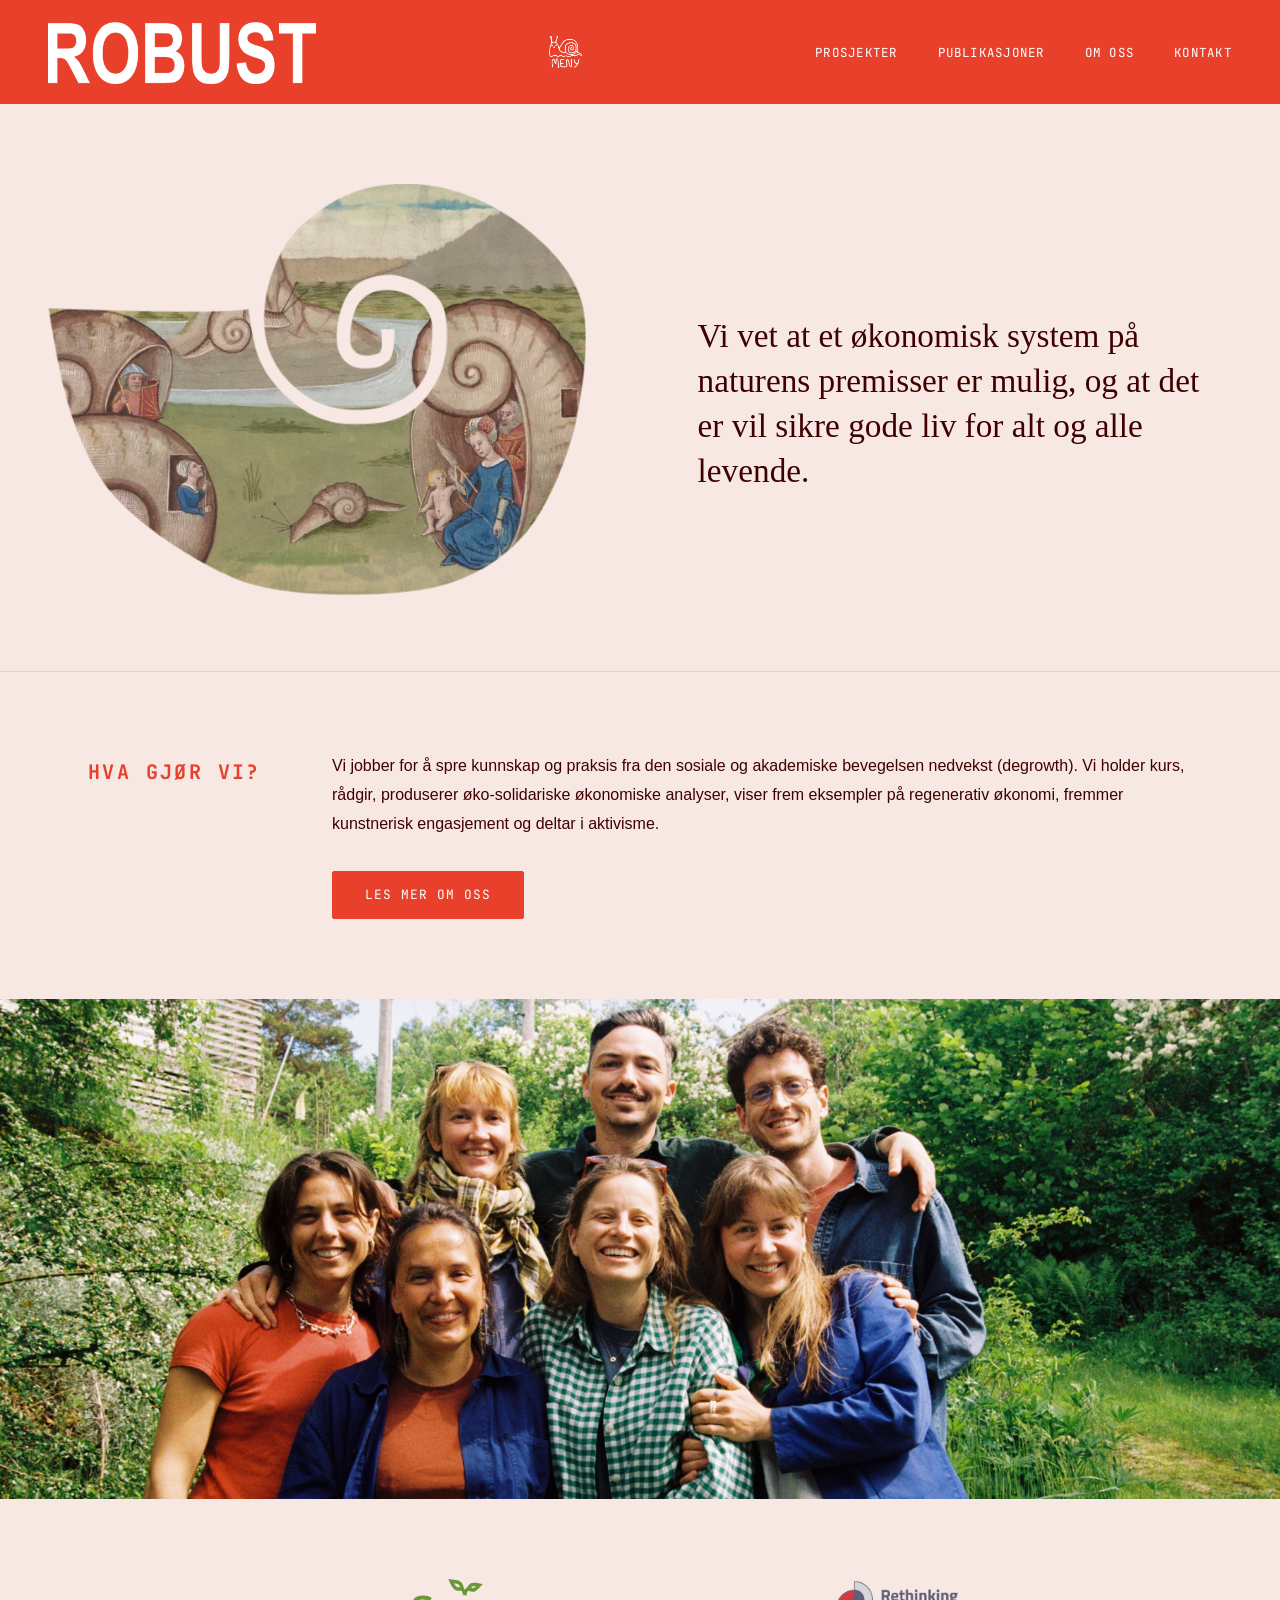
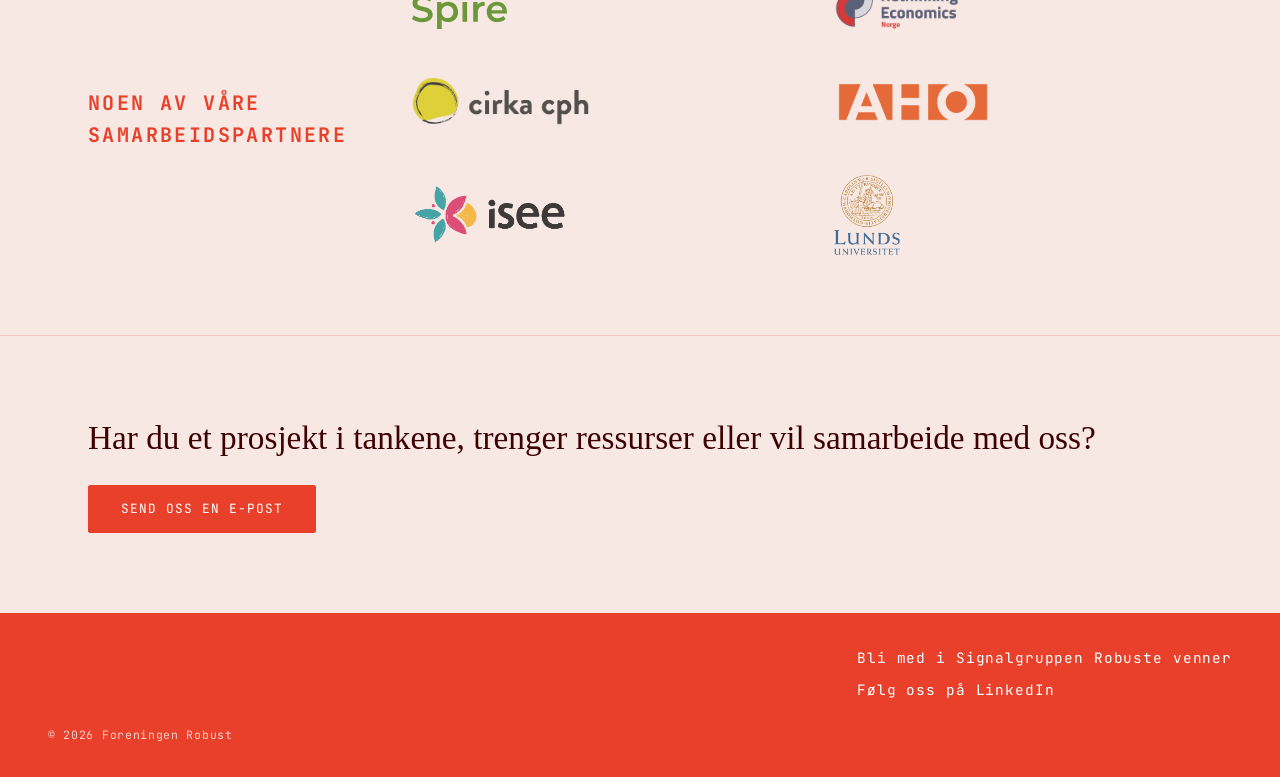
==== index.html @ 88337f0c "Replace meny.png with snailmeny.png in mobile menu" ====
<!DOCTYPE html>
<html lang="no">
<head>
  <meta charset="UTF-8">
  <meta name="viewport" content="width=device-width, initial-scale=1.0">
  <title>Robust — Foreningen for nedvekst og bærekraftig økonomi</title>
  <meta name="description" content="Foreningen Robust jobber for et økonomisk system som opererer innenfor naturens tålegrenser og sikrer gode liv for alt og alle levende.">
  <link rel="icon" href="fav.png" type="image/png">
  <link rel="stylesheet" href="style.css">
</head>
<body>

  <nav>
    <a class="nav-logo" href="index.html">
      <img src="logo red 1.png" alt="Robust" class="logo-red"><img src="logohvit.png" alt="Robust" class="logo-white">
    </a>
    <button class="nav-burger" aria-label="Meny" onclick="this.closest('nav').classList.toggle('nav-open')"><img src="snailmeny.png" alt="Meny"></button>
    <ul class="nav-links" onclick="this.closest('nav').classList.remove('nav-open')">
      <li><a href="prosjekter.html">Prosjekter</a></li>
      <li><a href="publikasjoner.html">Publikasjoner</a></li>
      <li><a href="om-oss.html">Om oss</a></li>
      <li><a href="kontakt.html">Kontakt</a></li>
    </ul>
  </nav>

  <main>

    <!-- HERO -->
    <section class="hero">
      <div class="hero-inner">
        <div class="hero-images">
          <div class="hero-img-wrap">
            <img src="mask.png" alt="Middelaldermaleri av sneglehus">
            <div class="hero-img-caption">Sneglehuset er perfekt konstruert for at sneglen skal kunne bære det selv. Til inspirasjon for menneskeheten har det blitt selve symbolet på nedvekst. (Snail Homes, Robert Testard, Les secretz de l'histoire naturelle, ca. 1485)</div>
          </div>
        </div>
        <div class="hero-text">
          <h1>Vi vet at et økonomisk system på naturens premisser er mulig, og at det er vil sikre gode liv for alt og alle levende.</h1>
        </div>
      </div>
    </section>

    <!-- HVA ER VI -->
    <section class="section">
      <div class="container">
        <div class="hva-inner">
          <span class="section-label">Hva gjør vi?</span>
          <div class="hva-content">
            <p>Vi jobber for å spre kunnskap og praksis fra den sosiale og akademiske bevegelsen nedvekst (degrowth). Vi holder kurs, rådgir, produserer øko-solidariske økonomiske analyser, viser frem eksempler på regenerativ økonomi, fremmer kunstnerisk engasjement og deltar i aktivisme.</p>
            <a href="om-oss.html" class="btn btn-primary" style="display:inline-block; margin-top: 0.5rem;">Les mer om oss</a>
          </div>
        </div>
      </div>
    </section>

    <!-- STORT BILDE -->
    <section class="fullwidth-image-section">
      <img src="gjengen.JPG" alt="" class="fullwidth-image">
    </section>

    <!-- SAMARBEIDSPARTNERE -->
    <section class="section" style="border-top: none;">
      <div class="container">
        <div class="partners-inner">
          <span class="section-label">Noen av våre<br>samarbeidspartnere</span>
          <div class="partner-logos">
            <img src="spire-gronn.svg" alt="Spire" class="partner-logo-img">
            <img src="RE+Norway+Full+Logo+VECTOR.webp" alt="Rethinking Economics Norge" class="partner-logo-img">
            <img src="CirkaLogo_tekst-1.gif" alt="cirka cph" class="partner-logo-img">
            <img src="Logo-AHO_Oslo.svg.png" alt="AHO" class="partner-logo-img">
            <img src="377c86e2-abd1-4691-8fc6-33c4a63afb9b.png" alt="isee" class="partner-logo-img" style="height: 80px;">
            <img src="Logotyp_Lunds_universitet_(vit).png" alt="Lunds Universitet" class="partner-logo-img" style="height: 80px;">
          </div>
        </div>
      </div>
    </section>

    <!-- CTA -->
    <section class="section cta">
      <div class="container">
        <p class="cta-lead">Har du et prosjekt i tankene, trenger ressurser eller vil samarbeide med oss?</p>
        <div class="cta-buttons">
          <a href="mailto:robustcollective@proton.me" target="_blank" class="btn btn-primary">Send oss en e-post</a>
        </div>
      </div>
    </section>

  </main>

  <footer>
    <div class="footer-inner"><div class="footer-top">
      <div class="footer-logo">
        <img src="logo red 1.png" alt="Robust" class="logo-red"><img src="logohvit.png" alt="Robust" class="logo-white">
      </div>
      <ul class="footer-links">
        <li><a href="https://signal.group/#CjQKIJ4SSeZuH4mq6cdh6GIRqtKeZezn3TrAsWxn2lEzFUPNEhBRmpAcNc6Ocf1e-8gr5O7P" target="_blank" rel="noopener">Bli med i Signalgruppen Robuste venner</a></li>
        <li><a href="https://www.linkedin.com/company/foreningen-robust/?viewAsMember=true" target="_blank" rel="noopener">Følg oss på LinkedIn</a></li>
      </ul>
    </div>
      <span class="footer-copy">© 2026 Foreningen Robust</span>
    </div>
  </footer>

<script>
  const wrap = document.querySelector('.hero-img-wrap');
  const caption = document.querySelector('.hero-img-caption');

  wrap.addEventListener('mouseenter', () => caption.style.opacity = '1');
  wrap.addEventListener('mouseleave', () => caption.style.opacity = '0');
  wrap.addEventListener('mousemove', (e) => {
    const offset = 16;
    const boxW = caption.offsetWidth;
    const boxH = caption.offsetHeight;
    let x = e.clientX + offset;
    let y = e.clientY + offset;
    if (x + boxW > window.innerWidth) x = e.clientX - boxW - offset;
    if (y + boxH > window.innerHeight) y = e.clientY - boxH - offset;
    if (x < 5) x = 5;
    if (y < 5) y = 5;
    caption.style.left = x + 'px';
    caption.style.top = y + 'px';
  });

  wrap.addEventListener('click', (e) => {
    const offset = 16;
    const boxW = caption.offsetWidth;
    const boxH = caption.offsetHeight;
    let x = e.clientX + offset;
    let y = e.clientY + offset;
    if (x + boxW > window.innerWidth) x = e.clientX - boxW - offset;
    if (y + boxH > window.innerHeight) y = e.clientY - boxH - offset;
    if (x < 5) x = 5;
    if (y < 5) y = 5;
    caption.style.left = x + 'px';
    caption.style.top = y + 'px';
    caption.style.opacity = '1';
    e.stopPropagation();
  });

  document.addEventListener('click', () => {
    caption.style.opacity = '0';
  });
</script>
</body>
</html>
---- style.css ----
@import url('https://fonts.googleapis.com/css2?family=JetBrains+Mono:ital,wght@0,400;0,500;0,700;1,400&family=Averia+Serif+Libre:ital,wght@0,300;0,400;0,700;1,400&display=swap');

*, *::before, *::after {
  box-sizing: border-box;
  margin: 0;
  padding: 0;
}

:root {
  --bg: #F7E8E3;
  --red: #E8402A;
  --text: #3F0000;
  --text-muted: #3F0000;
  --border: rgba(232, 64, 42, 0.2);
  --font-body: Arial, Helvetica, sans-serif;
  --font-mono: 'JetBrains Mono', monospace;
}

html {
  font-size: 16px;
  scroll-behavior: smooth;
}

body {
  background-color: var(--bg);
  color: var(--text);
  font-family: var(--font-body);
  line-height: 1.6;
  min-height: 100vh;
  display: flex;
  flex-direction: column;
  overflow-x: hidden;
}

main {
  flex: 1;
}

/* ── NAV ──────────────────────────────────────────── */
nav {
  display: flex;
  align-items: center;
  justify-content: space-between;
  flex-wrap: wrap;
  padding: 1.25rem 3rem;
  position: sticky;
  top: 0;
  background-color: var(--red);
  z-index: 100;
}

.nav-logo img {
  height: 64px;
  width: auto;
}

.logo-red {
  display: none;
}

.logo-white {
  display: block;
}

.footer-logo .logo-white {
  display: none;
}

.nav-links {
  display: flex;
  flex-direction: row;
  list-style: none;
  gap: 2.5rem;
}

.nav-links a {
  text-decoration: none;
  color: white;
  font-family: var(--font-mono);
  font-size: 0.78rem;
  letter-spacing: 0.1em;
  text-transform: uppercase;
  transition: opacity 0.2s;
}

.nav-links a:hover,
.nav-links a.active {
  opacity: 0.75;
}

/* ── CONTAINER ────────────────────────────────────── */
.container {
  max-width: 1200px;
  margin: 0 auto;
  padding: 0 3rem;
}

/* ── SECTIONS ─────────────────────────────────────── */
.section {
  padding: 5rem 0;
  border-top: 1px solid var(--border);
}

.section:first-of-type {
  border-top: none;
}

/* ── HERO ─────────────────────────────────────────── */
.hero {
  padding: 5rem 0 4rem;
}

.hero-inner {
  display: grid;
  grid-template-columns: 42vw 1fr;
  gap: 4rem;
  align-items: center;
  padding-left: 3rem;
  padding-right: 3rem;
}

.hero-text {
  padding-left: 3rem;
  padding-top: 1rem;
  max-width: 560px;
}

.hero-text h1 {
  font-family: Georgia, serif;
  font-size: clamp(1.6rem, 2.6vw, 2.6rem);
  font-weight: 500;
  line-height: 1.35;
  color: var(--text);
}

.hero-images {
  display: flex;
  flex-direction: column;
  gap: 0.6rem;
  padding-right: 0;
  min-width: 260px;
}

.hero-img-wrap {
  position: relative;
  display: inline-block;
  width: 100%;
}

.hero-img-wrap img {
  width: 100%;
  height: auto;
  min-width: 0;
  border-radius: 0;
  display: block;
  object-fit: contain;
}

.hero-img-caption {
  position: fixed;
  background-color: var(--bg);
  border: 1px solid var(--border);
  padding: 0.6rem 0.8rem;
  max-width: min(260px, calc(100vw - 20px));
  font-family: Arial, Helvetica, sans-serif;
  font-size: 13px;
  line-height: 1.4;
  color: var(--text);
  opacity: 0;
  transition: opacity 0.2s ease;
  pointer-events: none;
  z-index: 200;
}

.hero-caption {
  font-family: Arial, Helvetica, sans-serif;
  font-size: clamp(13px, 1.4vw, 16px);
  line-height: 1.5;
  color: var(--text-muted);
  margin: 0;
}

.image-placeholder {
  width: 100%;
  aspect-ratio: 4/3;
  background: rgba(232, 64, 42, 0.08);
  border: 1px dashed var(--border);
  border-radius: 3px;
  display: flex;
  flex-direction: column;
  align-items: center;
  justify-content: center;
  gap: 0.5rem;
  color: var(--red);
  font-family: var(--font-mono);
  font-size: 0.72rem;
  letter-spacing: 0.05em;
  opacity: 0.7;
}

/* ── HVA ER VI ────────────────────────────────────── */
.hva-inner {
  display: grid;
  grid-template-columns: 180px 1fr;
  gap: 4rem;
  align-items: start;
}

.section-label {
  font-family: var(--font-mono);
  font-size: 20px;
  font-weight: 700;
  text-transform: uppercase;
  letter-spacing: 0.12em;
  color: var(--red);
  padding-top: 0.25rem;
}

.hva-content p {
  font-size: 1rem;
  line-height: 1.8;
  margin-bottom: 1.5rem;
  color: var(--text);
}

.member-list {
  list-style: none;
  display: grid;
  grid-template-columns: repeat(2, 1fr);
  gap: 0;
  margin-top: 0.5rem;
}

.member-list li {
  font-family: var(--font-mono);
  font-size: 0.82rem;
  padding: 0.5rem 0;
  border-bottom: 1px solid var(--border);
  color: var(--text);
}

/* ── PARTNERS ─────────────────────────────────────── */
.partners-inner {
  display: grid;
  grid-template-columns: 260px 1fr;
  gap: 4rem;
  align-items: center;
}

.partner-logos {
  display: grid;
  grid-template-columns: repeat(2, 1fr);
  gap: 3rem 4rem;
  align-items: center;
  min-width: 0;
}

.partner-logo {
  font-family: var(--font-mono);
  font-size: 0.88rem;
  font-weight: 500;
  color: var(--text-muted);
  letter-spacing: 0.04em;
  text-decoration: none;
  transition: color 0.2s;
}

.partner-logo:hover {
  color: var(--red);
}

.partner-logo-img {
  height: 50px;
  width: auto;
  max-width: 100%;
  object-fit: contain;
  mix-blend-mode: multiply;
  opacity: 0.75;
  transition: opacity 0.2s;
}

.partner-logo-img:hover {
  opacity: 1;
}

/* ── CTA ──────────────────────────────────────────── */
.cta {
  text-align: left;
}

.cta-lead {
  font-family: Georgia, serif;
  font-size: clamp(1.6rem, 2.6vw, 2.6rem);
  font-weight: 500;
  line-height: 1.35;
  color: var(--text);
  margin-bottom: 1.5rem;
}

.cta-buttons {
  display: flex;
  gap: 1rem;
  justify-content: flex-start;
  flex-wrap: wrap;
}

/* ── BUTTONS ──────────────────────────────────────── */
.btn {
  display: inline-block;
  padding: 0.8rem 2rem;
  font-family: var(--font-mono);
  font-size: 0.8rem;
  letter-spacing: 0.08em;
  text-transform: uppercase;
  text-decoration: none;
  border-radius: 2px;
  transition: all 0.2s;
  cursor: pointer;
  border: 1.5px solid transparent;
  white-space: nowrap;
}

.btn-primary {
  background-color: var(--red);
  color: white;
  border-color: var(--red);
}

.btn-primary:hover {
  background-color: #c5341f;
  border-color: #c5341f;
}

.btn-outline {
  background-color: transparent;
  color: var(--red);
  border-color: var(--red);
}

.btn-outline:hover {
  background-color: var(--red);
  color: white;
}

/* ── PAGE HEADER ──────────────────────────────────── */
.page-header {
  padding: 5rem 0 3rem;
}

.page-header h1 {
  font-family: Georgia, serif;
  font-size: clamp(1.6rem, 2.8vw, 2.4rem);
  font-weight: 500;
  color: #3F0000;
  line-height: 1.2;
}

.article-byline {
  font-family: var(--font-mono);
  font-size: 16px;
  color: var(--red);
  margin-top: 0.75rem;
}

.page-header .subtitle {
  margin-top: 2.5rem;
  font-size: 1.05rem;
  font-style: italic;
  color: var(--text-muted);
  max-width: 680px;
  line-height: 1.7;
}

/* ── CONTENT ──────────────────────────────────────── */
.content-block {
  max-width: 960px;
}

.content-block p {
  font-size: 1rem;
  line-height: 1.9;
  margin-bottom: 1.5rem;
  color: var(--text);
}

.content-block p:last-child {
  margin-bottom: 0;
}

/* ── TEAM ─────────────────────────────────────────── */
.team-section-inner {
  display: grid;
  grid-template-columns: 180px 1fr;
  gap: 4rem;
  align-items: start;
}

.team-list {
  display: grid;
  grid-template-columns: repeat(3, 1fr);
  gap: 3rem 2rem;
  width: 100%;
}

.team-member {
  display: flex;
  flex-direction: column;
  align-items: flex-start;
  gap: 1rem;
  padding: 0;
}

.team-photo {
  width: 100%;
  aspect-ratio: 5/6;
  border-radius: 2px;
  object-fit: cover;
}

.team-photo-placeholder {
  width: 100%;
  aspect-ratio: 5/6;
  border-radius: 2px;
  background: rgba(232, 64, 42, 0.08);
  border: 1px dashed var(--border);
}

.team-member-info {
  display: flex;
  flex-direction: column;
  gap: 0.5rem;
  width: 100%;
}

.team-member-name {
  font-family: var(--font-mono);
  font-size: 28px;
  font-weight: 700;
  color: var(--text);
}

.team-member-bio {
  font-family: Arial, Helvetica, sans-serif;
  font-size: 0.82rem;
  line-height: 1.65;
  color: var(--text-muted);
}

@media (max-width: 900px) {
  .team-list {
    grid-template-columns: repeat(2, 1fr);
  }
}

@media (max-width: 640px) {
  .team-list {
    grid-template-columns: 1fr;
  }
}

/* ── FULLWIDTH IMAGE ──────────────────────────────── */
.fullwidth-image-section {
}

.fullwidth-image {
  width: 100%;
  height: 500px;
  object-fit: cover;
  object-position: center 20%;
  display: block;
}

@media (max-width: 640px) {
  .fullwidth-image {
    height: 220px;
  }
}

/* ── PROJECTS ─────────────────────────────────────── */
.projects-grid {
  display: flex;
  flex-direction: column;
  gap: 60px;
}

.project-card {
  display: flex;
  flex-direction: row;
  min-height: 267px;
  border-radius: 2px;
  overflow: hidden;
  background-color: white;
}

.project-card-img-wrap {
  width: 40%;
  flex-shrink: 0;
  position: relative;
  align-self: stretch;
  overflow: hidden;
}

.project-card-img {
  position: absolute;
  top: 0;
  left: 0;
  width: 100%;
  height: 100%;
  object-fit: cover;
  display: block;
}

.project-card-body {
  padding: 1.5rem 2rem;
  background-color: white;
  flex: 1;
  overflow: hidden;
}

.project-card-label--link {
  text-decoration: none;
  display: block;
}

.project-card-label--link:hover {
  text-decoration: underline;
}

.project-card-label {
  font-family: var(--font-mono);
  font-size: 0.7rem;
  text-transform: uppercase;
  letter-spacing: 0.1em;
  color: var(--red);
  margin-bottom: 0.75rem;
}

.project-card h3 {
  font-family: Georgia, serif;
  font-size: 1.3rem;
  font-weight: 500;
  margin-bottom: 0.75rem;
  color: #3F0000;
}

.project-card p {
  font-size: 0.92rem;
  line-height: 1.7;
  color: var(--text-muted);
}

.project-link {
  color: var(--red);
  text-decoration: underline;
  text-underline-offset: 2px;
}

/* ── CONTACT ──────────────────────────────────────── */
.contact-inner {
  display: grid;
  grid-template-columns: 180px 1fr;
  gap: 4rem;
  align-items: start;
}

.contact-body p {
  font-size: 1rem;
  line-height: 1.8;
  margin-bottom: 2.5rem;
  max-width: 560px;
  color: var(--text);
}

.contact-email-link {
  display: inline-block;
  font-family: var(--font-mono);
  font-size: 1.25rem;
  color: var(--red);
  text-decoration: none;
  border-bottom: 2px solid var(--red);
  padding-bottom: 2px;
  margin-bottom: 2.5rem;
  transition: opacity 0.2s;
}

.contact-email-link:hover {
  opacity: 0.7;
}

/* ── PUBLICATIONS ─────────────────────────────────── */
.pub-list {
  display: flex;
  flex-direction: column;
  gap: 0;
  max-width: 760px;
}

.pub-card {
  display: flex;
  flex-direction: column;
  gap: 0.6rem;
  padding: 2rem 0;
  border-bottom: 1px solid var(--border);
  text-decoration: none;
  color: inherit;
  transition: opacity 0.2s;
}

.pub-card:hover {
  opacity: 0.7;
}

.pub-card-title {
  font-family: Georgia, serif;
  font-size: 1.1rem;
  font-weight: 700;
  color: var(--text);
  line-height: 1.4;
}

.pub-card-author {
  font-family: var(--font-mono);
  font-size: 0.78rem;
  color: var(--text);
}

.pub-card-ingress {
  font-size: 0.95rem;
  line-height: 1.7;
  color: var(--text-muted);
  margin: 0;
}

.pub-card-link {
  font-family: var(--font-mono);
  font-size: 0.78rem;
  color: var(--red);
  letter-spacing: 0.05em;
  margin-top: 0.25rem;
}

/* ── ARTICLE ──────────────────────────────────────── */
.article-body {
  max-width: 680px;
}

.article-body p {
  font-size: 1rem;
  line-height: 1.9;
  margin-bottom: 1.5rem;
  color: var(--text);
}

.article-body p:last-child {
  margin-bottom: 0;
}

.article-subheading {
  font-family: Georgia, serif;
  font-size: 1rem;
  font-weight: 700;
  color: var(--text);
  margin-top: 2.5rem;
  margin-bottom: 0.2rem;
}

/* ── FOOTER ───────────────────────────────────────── */
footer {
  background-color: var(--red);
  color: white;
  padding: 2rem 3rem;
  margin-top: auto;
}

.footer-inner {
  max-width: 1200px;
  margin: 0 auto;
  display: flex;
  flex-direction: column;
  gap: 1.5rem;
}

.footer-top {
  display: flex;
  justify-content: space-between;
  align-items: center;
  width: 100%;
  gap: 2rem;
}

.footer-logo img {
  height: 52px;
  width: auto;
  filter: brightness(0) invert(1);
  mix-blend-mode: normal;
}

.footer-links {
  list-style: none;
  display: flex;
  flex-direction: column;
  gap: 0.4rem;
  text-align: left;
}

.footer-links a {
  font-family: var(--font-mono);
  font-size: 0.9rem;
  letter-spacing: 0.06em;
  color: white;
  text-decoration: none;
  opacity: 1;
  transition: opacity 0.2s;
}

.footer-links a:hover {
  opacity: 1;
}

.footer-copy {
  font-family: var(--font-mono);
  font-size: 0.72rem;
  letter-spacing: 0.06em;
  opacity: 0.75;
}

/* ── BURGER MENU ──────────────────────────────────── */
.nav-burger {
  display: flex;
  flex-direction: column;
  gap: 5px;
  background: none;
  border: none;
  cursor: pointer;
  padding: 4px;
}

.nav-burger img {
  height: 32px;
  width: auto;
  display: block;
  filter: brightness(0) invert(1);
}

/* ── RESPONSIVE ───────────────────────────────────── */
@media (max-width: 900px) {
  .hero-inner,
  .hva-inner,
  .partners-inner,
  .team-section-inner,
  .contact-inner {
    grid-template-columns: 1fr;
    gap: 2rem;
  }

  .hero-inner {
    padding-left: 1.5rem;
    padding-right: 1.5rem;
  }

  .hero {
    padding-top: 30px;
  }

  .hero-inner {
    gap: 30px;
  }

  .hero-text {
    padding-left: 0;
    max-width: 100%;
  }

  .hero-images {
    flex-direction: column;
    margin-left: calc(-1.5rem + 5px);
    margin-right: calc(-1.5rem + 5px);
  }

  .hero-img-wrap,
  .hero-img-wrap img {
    width: 100%;
    display: block;
  }
}

@media (max-width: 640px) {
  .project-card {
    flex-direction: column;
    min-height: unset;
  }

  .project-card-img-wrap {
    width: 100%;
    height: 220px;
    position: relative;
    flex-shrink: 0;
  }

  nav {
    padding: 1rem 1.5rem;
  }

  .nav-logo .logo-white {
    height: 51px;
  }

  .nav-links {
    display: none;
    flex-direction: column;
    width: 100%;
    gap: 0;
    padding: 0.5rem 0;
  }

  .nav-links li a {
    display: block;
    padding: 0.75rem 0;
    border-bottom: 1px solid rgba(255,255,255,0.3);
    color: white;
  }

  .nav-links li a:hover,
  .nav-links li a:active,
  .nav-links li a.active {
    color: white;
    opacity: 0.75;
  }

  nav.nav-open .nav-links {
    display: flex;
  }

  .container {
    padding: 0 1.5rem;
  }

  .section {
    padding: 3.5rem 0;
  }

  .page-header {
    padding: 3.5rem 0 2rem;
  }

  .hero-caption {
    padding: 0 1.5rem;
  }

  .hero-text {
    padding-right: 0;
    padding-top: 1.5rem;
  }

  .member-list {
    grid-template-columns: 1fr;
  }

  footer {
    padding: 1.5rem;
  }

  .footer-inner {
    flex-direction: column;
    text-align: left;
    align-items: flex-start;
  }

  .footer-top {
    flex-direction: column;
    align-items: flex-start;
    gap: 1rem;
  }
}
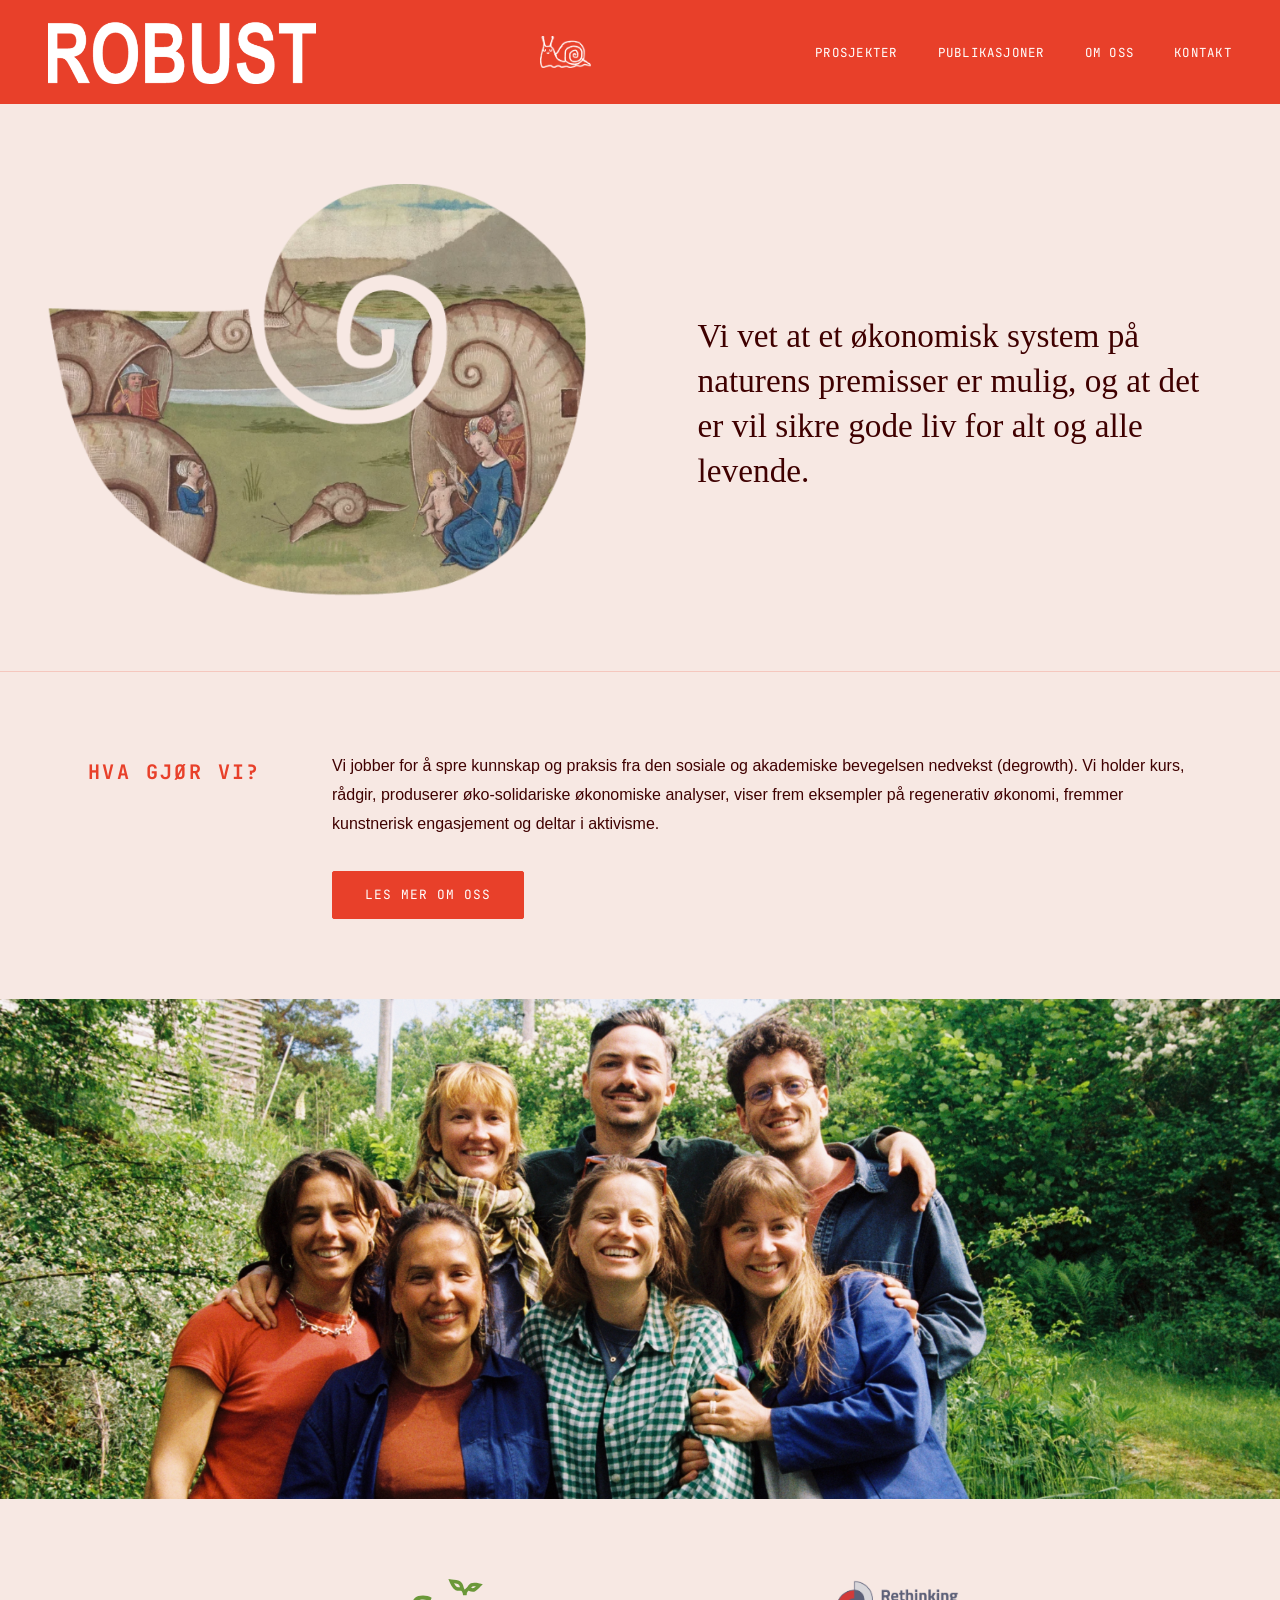
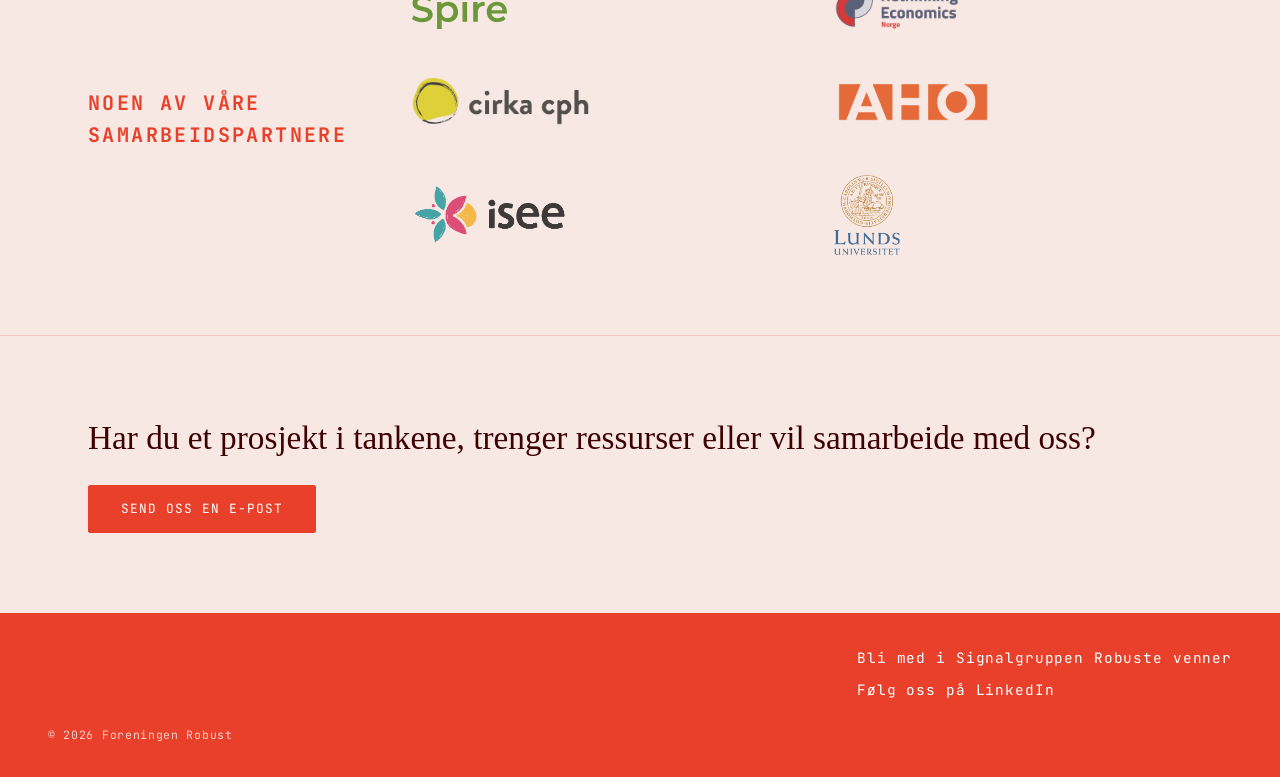
==== commit 12e64d61: "Revert mobile menu icon back to meny.png" ====
--- a/index.html
+++ b/index.html
@@ -14,7 +14,7 @@
     <a class="nav-logo" href="index.html">
       <img src="logo red 1.png" alt="Robust" class="logo-red"><img src="logohvit.png" alt="Robust" class="logo-white">
     </a>
-    <button class="nav-burger" aria-label="Meny" onclick="this.closest('nav').classList.toggle('nav-open')"><img src="snailmeny.png" alt="Meny"></button>
+    <button class="nav-burger" aria-label="Meny" onclick="this.closest('nav').classList.toggle('nav-open')"><img src="meny.png" alt="Meny"></button>
     <ul class="nav-links" onclick="this.closest('nav').classList.remove('nav-open')">
       <li><a href="prosjekter.html">Prosjekter</a></li>
       <li><a href="publikasjoner.html">Publikasjoner</a></li>
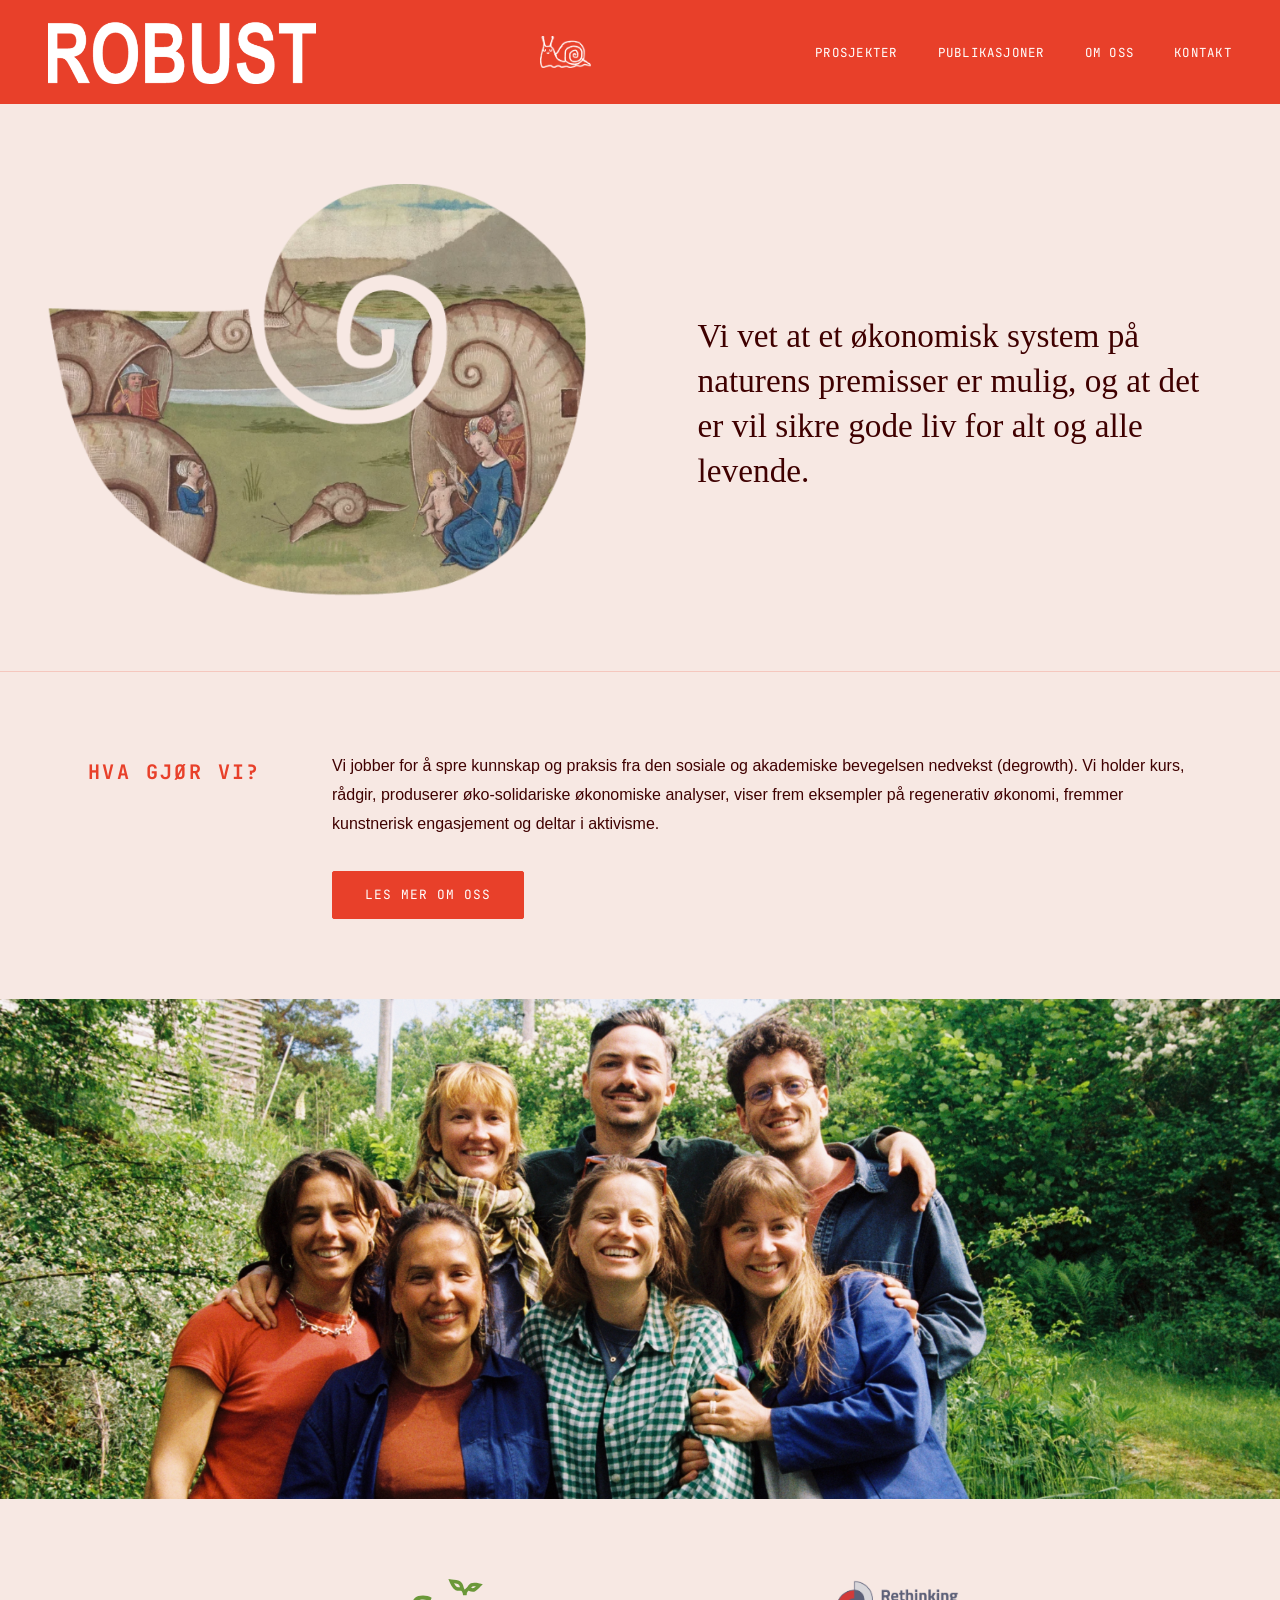
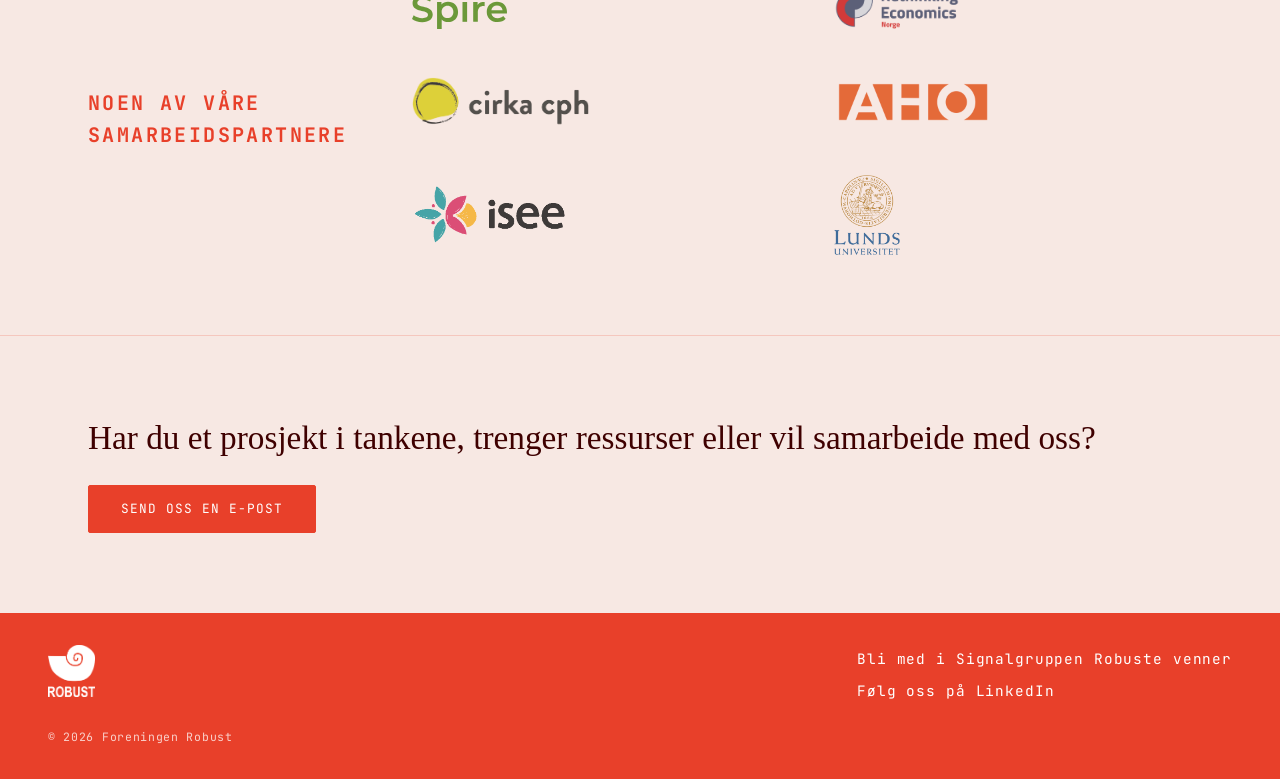
==== commit 0f16c138: "Add logowhite.png to footer above copyright" ====
--- a/index.html
+++ b/index.html
@@ -90,7 +90,7 @@
   <footer>
     <div class="footer-inner"><div class="footer-top">
       <div class="footer-logo">
-        <img src="logo red 1.png" alt="Robust" class="logo-red"><img src="logohvit.png" alt="Robust" class="logo-white">
+        <img src="logowhite.png" alt="Robust" class="footer-logo-img">
       </div>
       <ul class="footer-links">
         <li><a href="https://signal.group/#CjQKIJ4SSeZuH4mq6cdh6GIRqtKeZezn3TrAsWxn2lEzFUPNEhBRmpAcNc6Ocf1e-8gr5O7P" target="_blank" rel="noopener">Bli med i Signalgruppen Robuste venner</a></li>
--- a/style.css
+++ b/style.css
@@ -691,8 +691,6 @@
 .footer-logo img {
   height: 52px;
   width: auto;
-  filter: brightness(0) invert(1);
-  mix-blend-mode: normal;
 }
 
 .footer-links {
@@ -731,7 +729,7 @@
   gap: 5px;
   background: none;
   border: none;
-  cursor: pointer;
+  cursor: default;
   padding: 4px;
 }
 
@@ -805,6 +803,10 @@
     height: 51px;
   }
 
+  .nav-burger {
+    cursor: pointer;
+  }
+
   .nav-links {
     display: none;
     flex-direction: column;
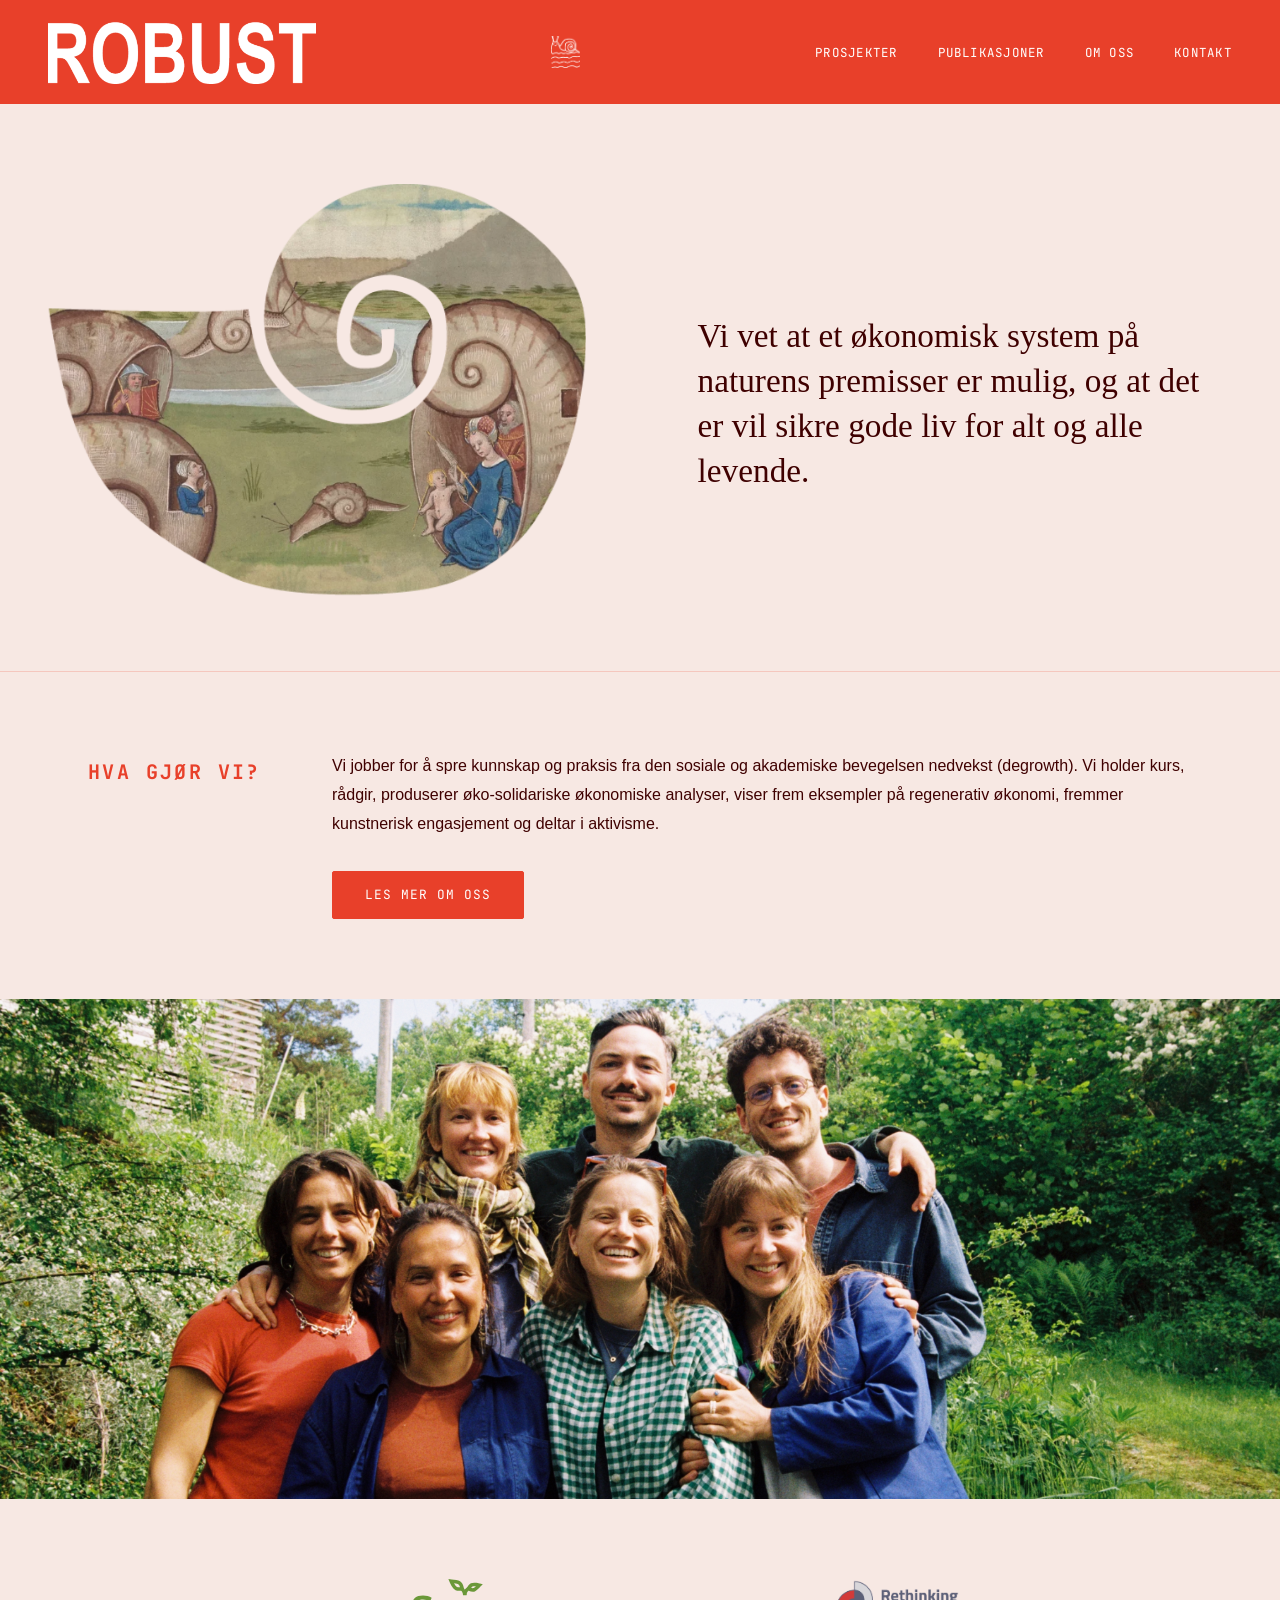
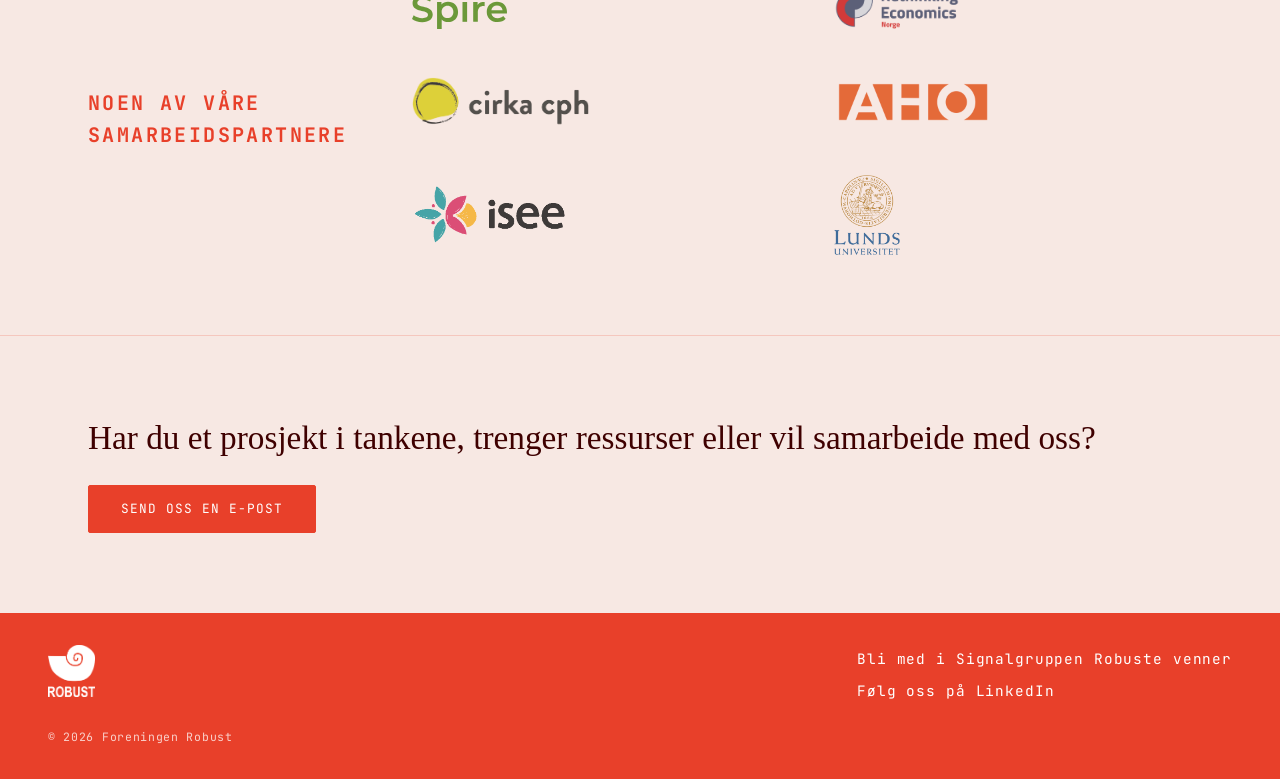
==== commit ccdb23bd: "Switch mobile menu icon to snailmeny.png" ====
--- a/index.html
+++ b/index.html
@@ -7,6 +7,21 @@
   <meta name="description" content="Foreningen Robust jobber for et økonomisk system som opererer innenfor naturens tålegrenser og sikrer gode liv for alt og alle levende.">
   <link rel="icon" href="fav.png" type="image/png">
   <link rel="stylesheet" href="style.css">
+  <link rel="canonical" href="https://foreningenrobust.no/">
+  <script type="application/ld+json">
+  {
+    "@context": "https://schema.org",
+    "@type": "Organization",
+    "name": "Foreningen Robust",
+    "alternateName": "Robust",
+    "url": "https://foreningenrobust.no",
+    "description": "Foreningen Robust jobber for et økonomisk system som opererer innenfor naturens tålegrenser og sikrer gode liv for alt og alle levende. Vi arbeider med nedvekst, degrowth og regenerativ økonomi.",
+    "email": "robustcollective@proton.me",
+    "sameAs": [
+      "https://www.linkedin.com/company/foreningen-robust/"
+    ]
+  }
+  </script>
 </head>
 <body>
 
@@ -14,7 +29,7 @@
     <a class="nav-logo" href="index.html">
       <img src="logo red 1.png" alt="Robust" class="logo-red"><img src="logohvit.png" alt="Robust" class="logo-white">
     </a>
-    <button class="nav-burger" aria-label="Meny" onclick="this.closest('nav').classList.toggle('nav-open')"><img src="meny.png" alt="Meny"></button>
+    <button class="nav-burger" aria-label="Meny" onclick="this.closest('nav').classList.toggle('nav-open')"><img src="snailmeny.png" alt="Meny"></button>
     <ul class="nav-links" onclick="this.closest('nav').classList.remove('nav-open')">
       <li><a href="prosjekter.html">Prosjekter</a></li>
       <li><a href="publikasjoner.html">Publikasjoner</a></li>
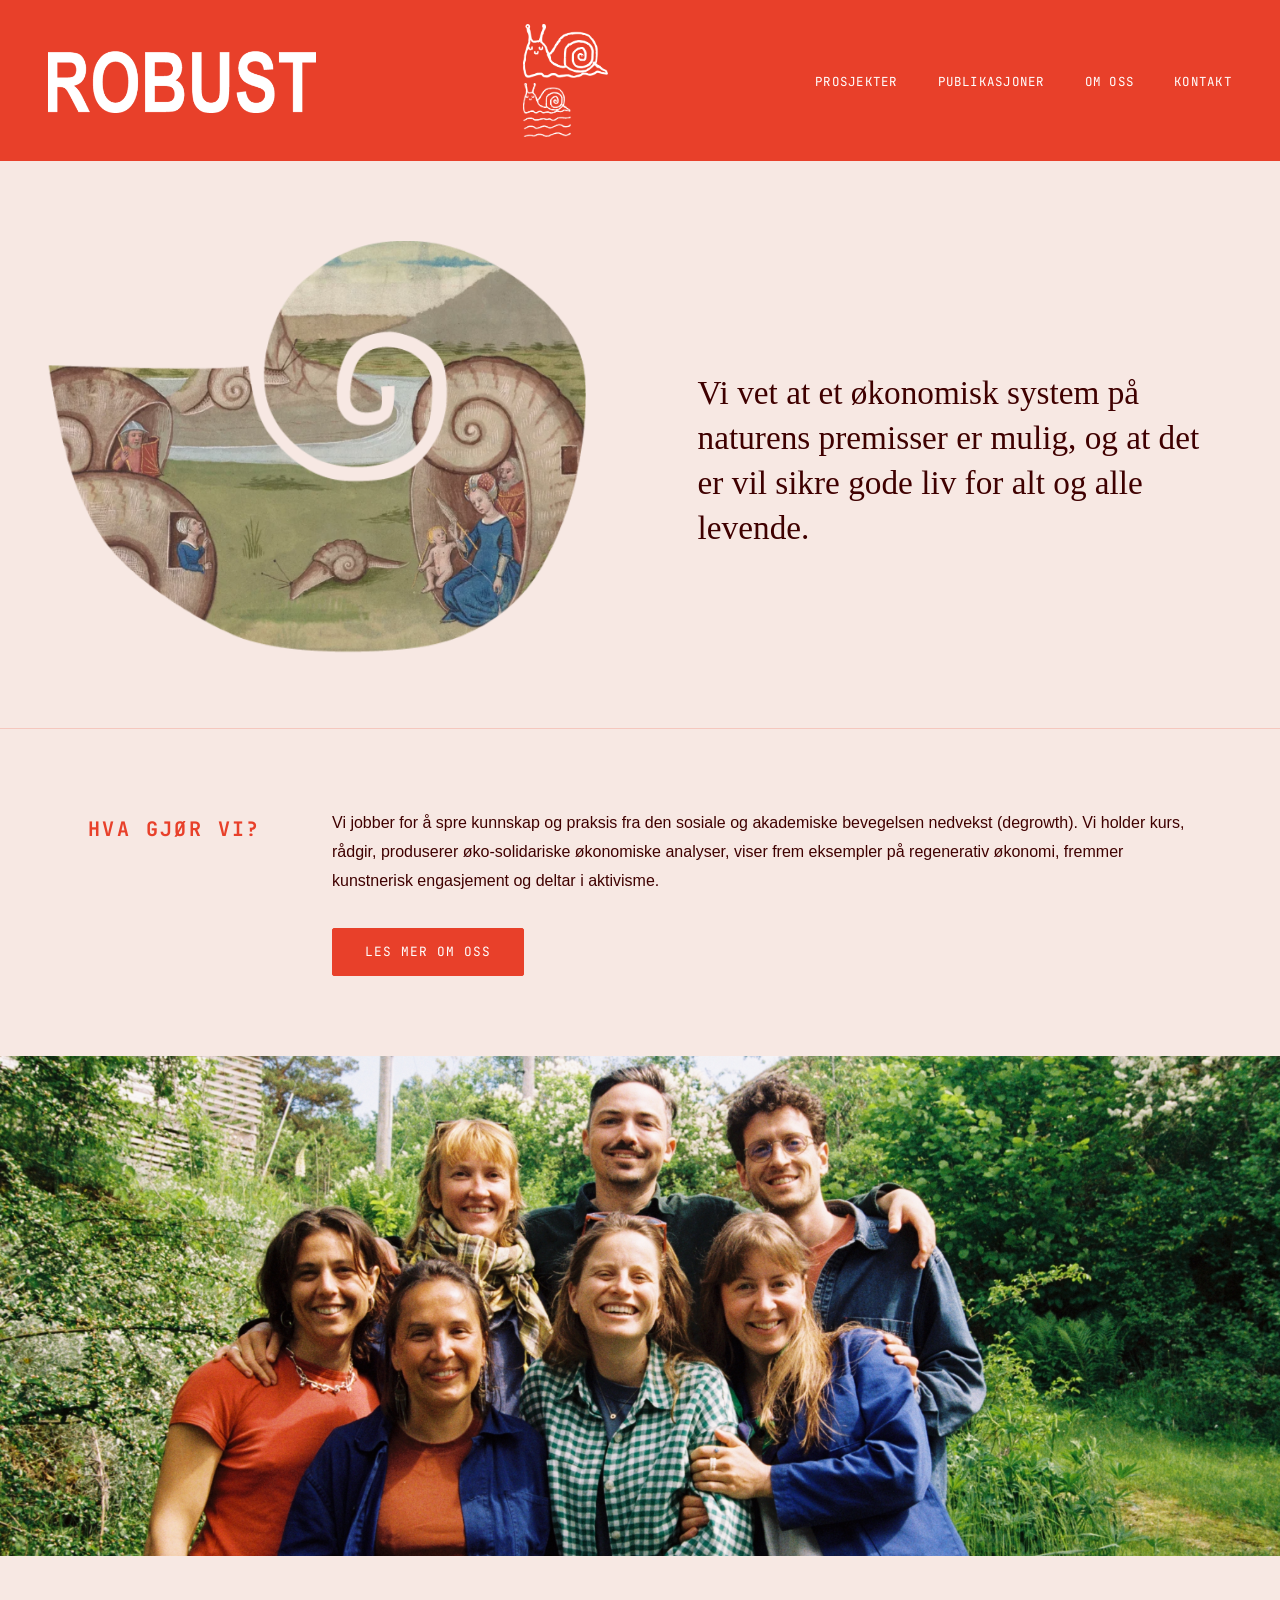
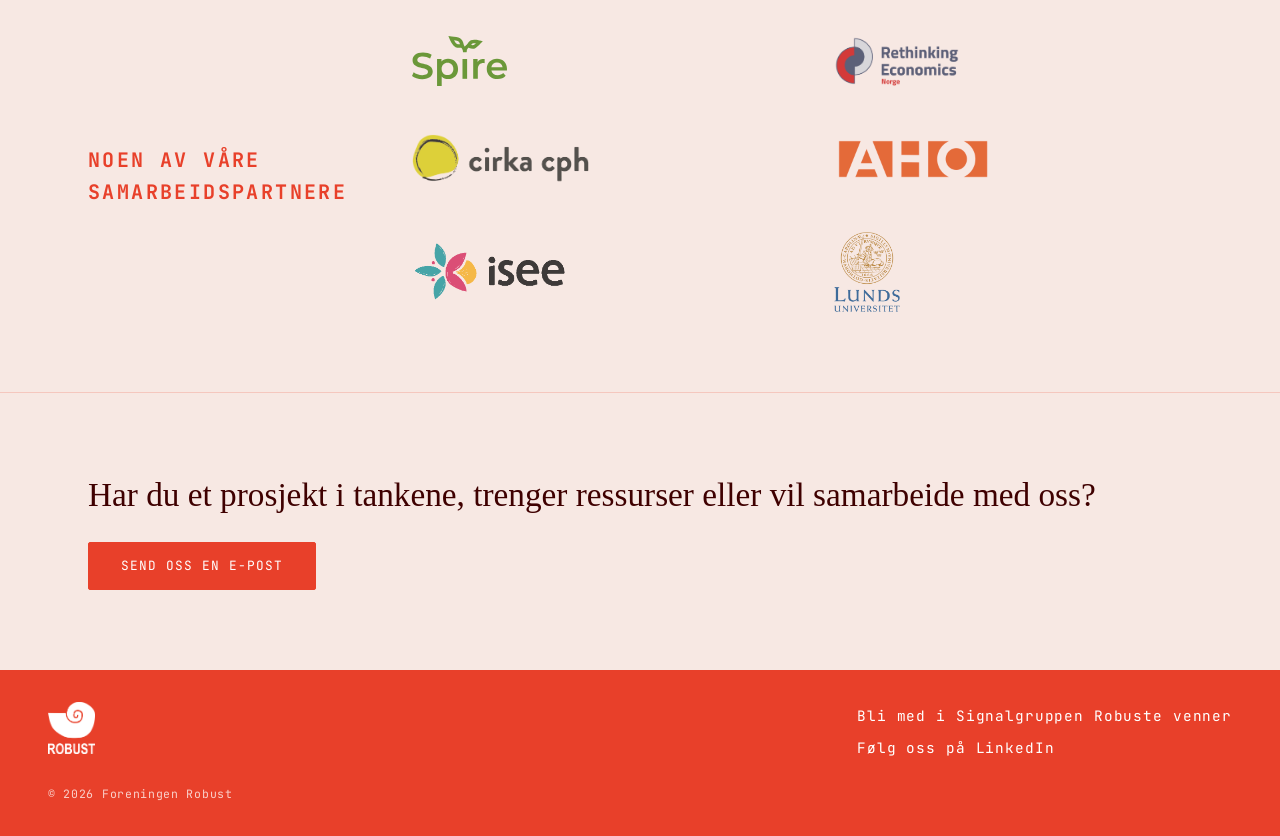
==== commit 2c5ffe95: "Show snail.png on desktop, snailmeny.png on mobile" ====
--- a/index.html
+++ b/index.html
@@ -29,7 +29,7 @@
     <a class="nav-logo" href="index.html">
       <img src="logo red 1.png" alt="Robust" class="logo-red"><img src="logohvit.png" alt="Robust" class="logo-white">
     </a>
-    <button class="nav-burger" aria-label="Meny" onclick="this.closest('nav').classList.toggle('nav-open')"><img src="snailmeny.png" alt="Meny"></button>
+    <button class="nav-burger" aria-label="Meny" onclick="this.closest('nav').classList.toggle('nav-open')"><img src="snail.png" alt="Meny" class="burger-desktop"><img src="snailmeny.png" alt="Meny" class="burger-mobile"></button>
     <ul class="nav-links" onclick="this.closest('nav').classList.remove('nav-open')">
       <li><a href="prosjekter.html">Prosjekter</a></li>
       <li><a href="publikasjoner.html">Publikasjoner</a></li>
--- a/style.css
+++ b/style.css
@@ -734,10 +734,14 @@
 }
 
 .nav-burger img {
-  height: 32px;
+  height: 54px;
   width: auto;
   display: block;
   filter: brightness(0) invert(1);
+}
+
+.burger-mobile {
+  display: none;
 }
 
 /* ── RESPONSIVE ───────────────────────────────────── */
@@ -807,6 +811,14 @@
     cursor: pointer;
   }
 
+  .burger-desktop {
+    display: none;
+  }
+
+  .burger-mobile {
+    display: block;
+  }
+
   .nav-links {
     display: none;
     flex-direction: column;
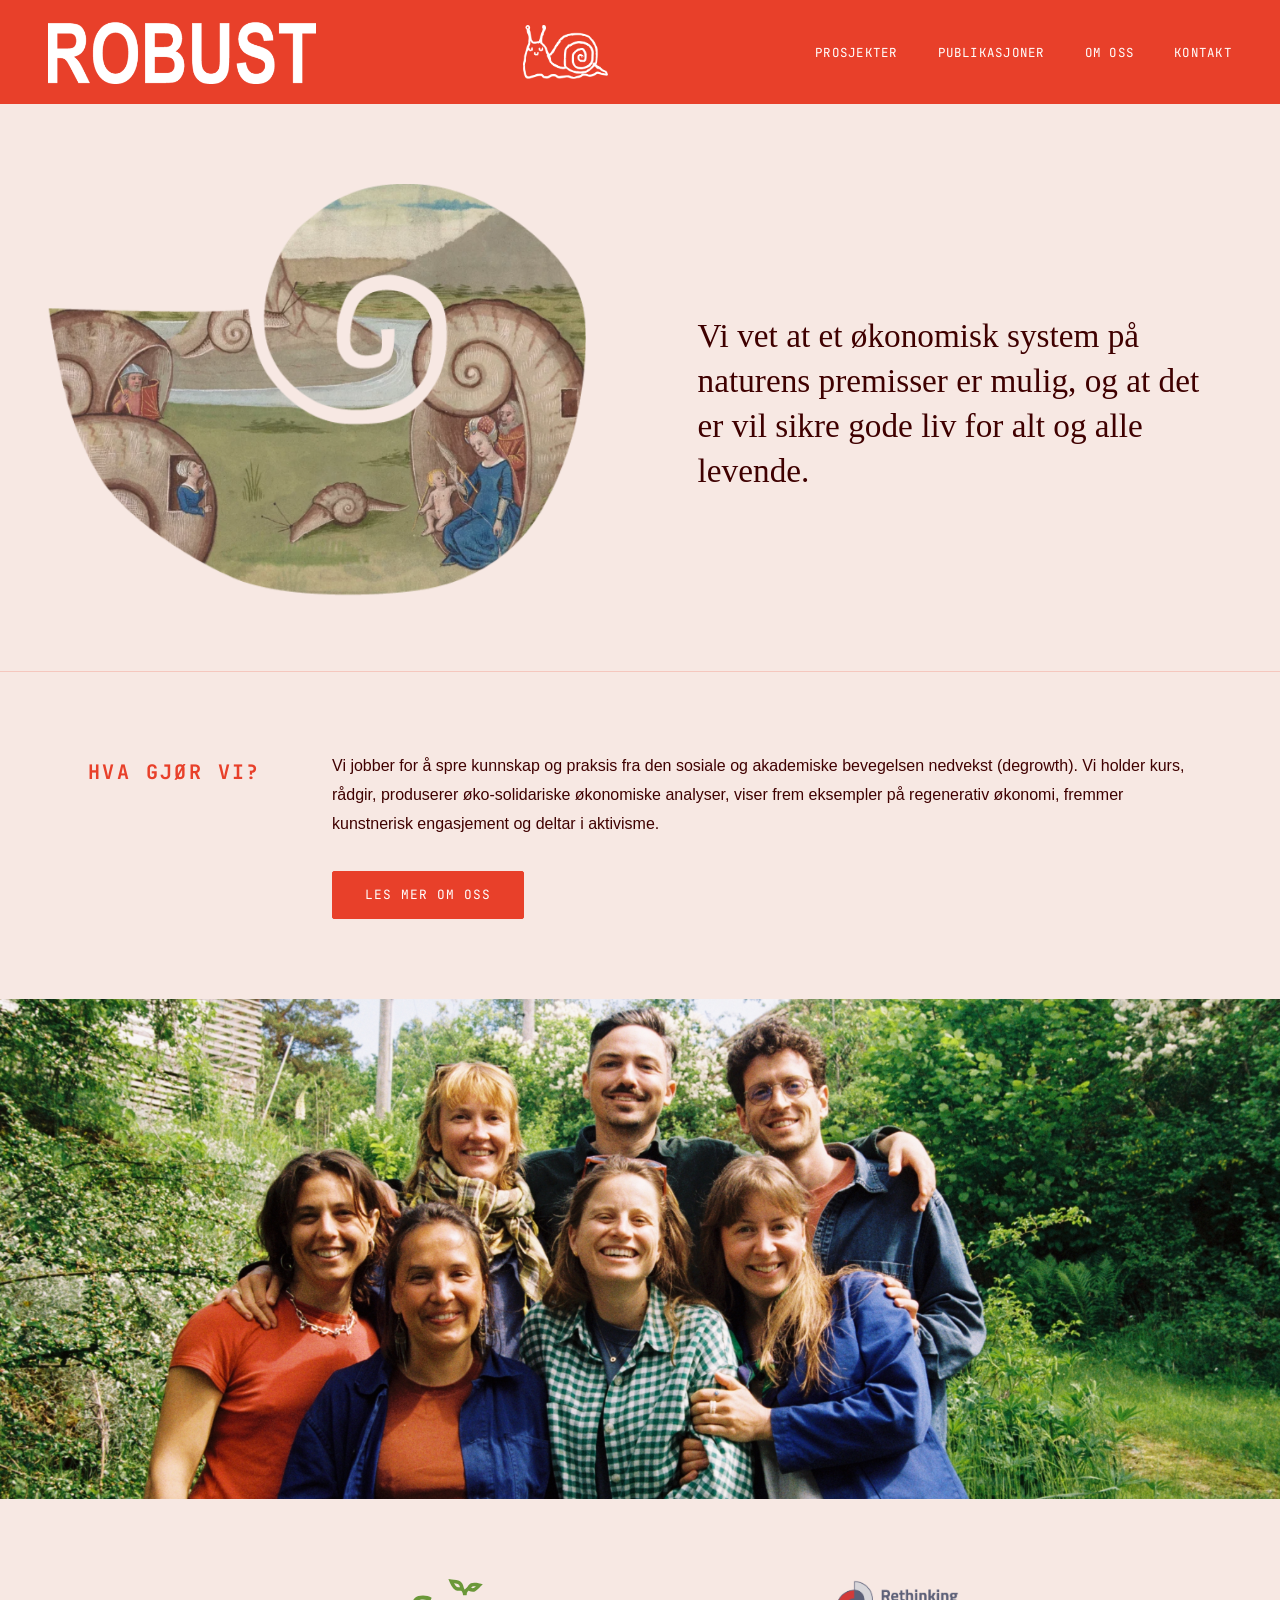
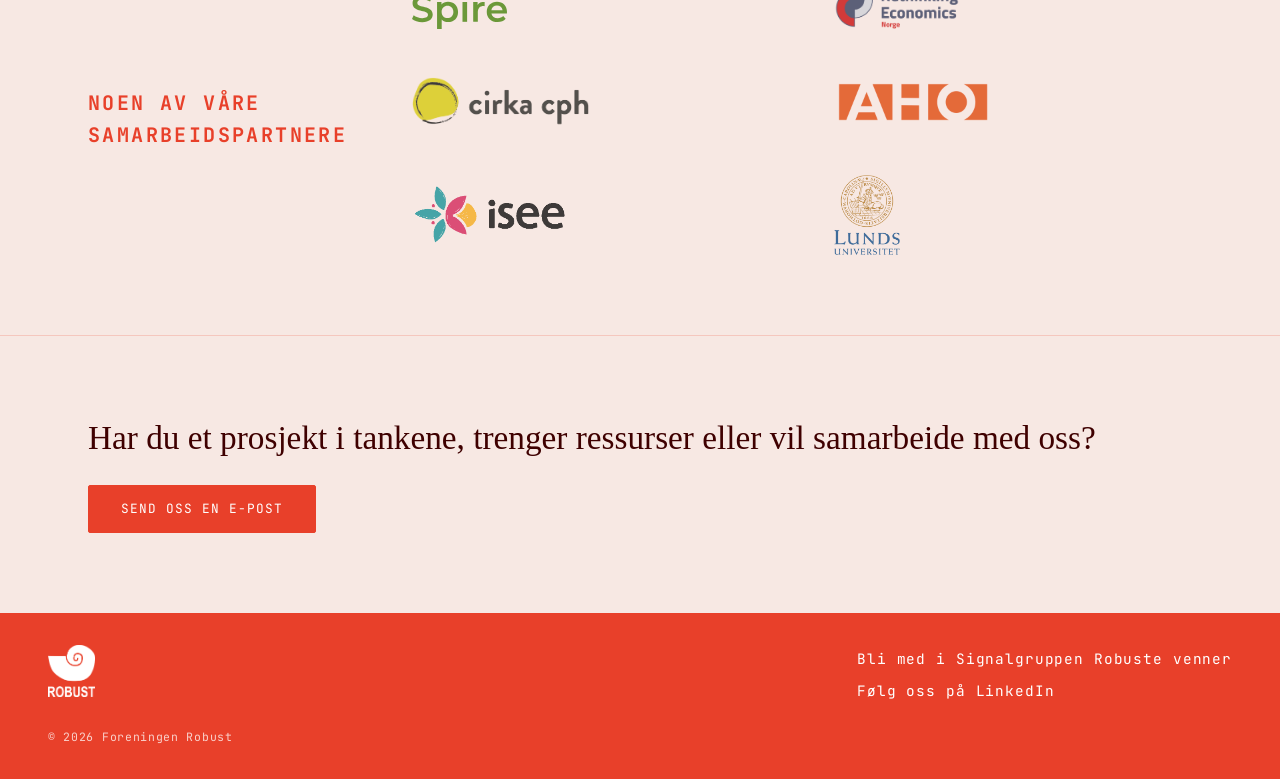
==== commit 9ef7dfca: "Update hover caption text and remove border" ====
--- a/index.html
+++ b/index.html
@@ -46,7 +46,7 @@
         <div class="hero-images">
           <div class="hero-img-wrap">
             <img src="mask.png" alt="Middelaldermaleri av sneglehus">
-            <div class="hero-img-caption">Sneglehuset er perfekt konstruert for at sneglen skal kunne bære det selv. Til inspirasjon for menneskeheten har det blitt selve symbolet på nedvekst. (Snail Homes, Robert Testard, Les secretz de l'histoire naturelle, ca. 1485)</div>
+            <div class="hero-img-caption">Sneglehuset er perfekt konstruert for at sneglen skal kunne bære det selv. Til inspirasjon for menneskeheten har det blitt selve symbolet på nedvekstbevegelsen. Maleriet i bakgrunnen er malt av Robert Testard i 1485 og heter Snail Homes.</div>
           </div>
         </div>
         <div class="hero-text">
--- a/style.css
+++ b/style.css
@@ -159,7 +159,6 @@
 .hero-img-caption {
   position: fixed;
   background-color: var(--bg);
-  border: 1px solid var(--border);
   padding: 0.6rem 0.8rem;
   max-width: min(260px, calc(100vw - 20px));
   font-family: Arial, Helvetica, sans-serif;
@@ -740,7 +739,7 @@
   filter: brightness(0) invert(1);
 }
 
-.burger-mobile {
+.nav-burger img.burger-mobile {
   display: none;
 }
 
@@ -811,11 +810,11 @@
     cursor: pointer;
   }
 
-  .burger-desktop {
+  .nav-burger img.burger-desktop {
     display: none;
   }
 
-  .burger-mobile {
+  .nav-burger img.burger-mobile {
     display: block;
   }
 
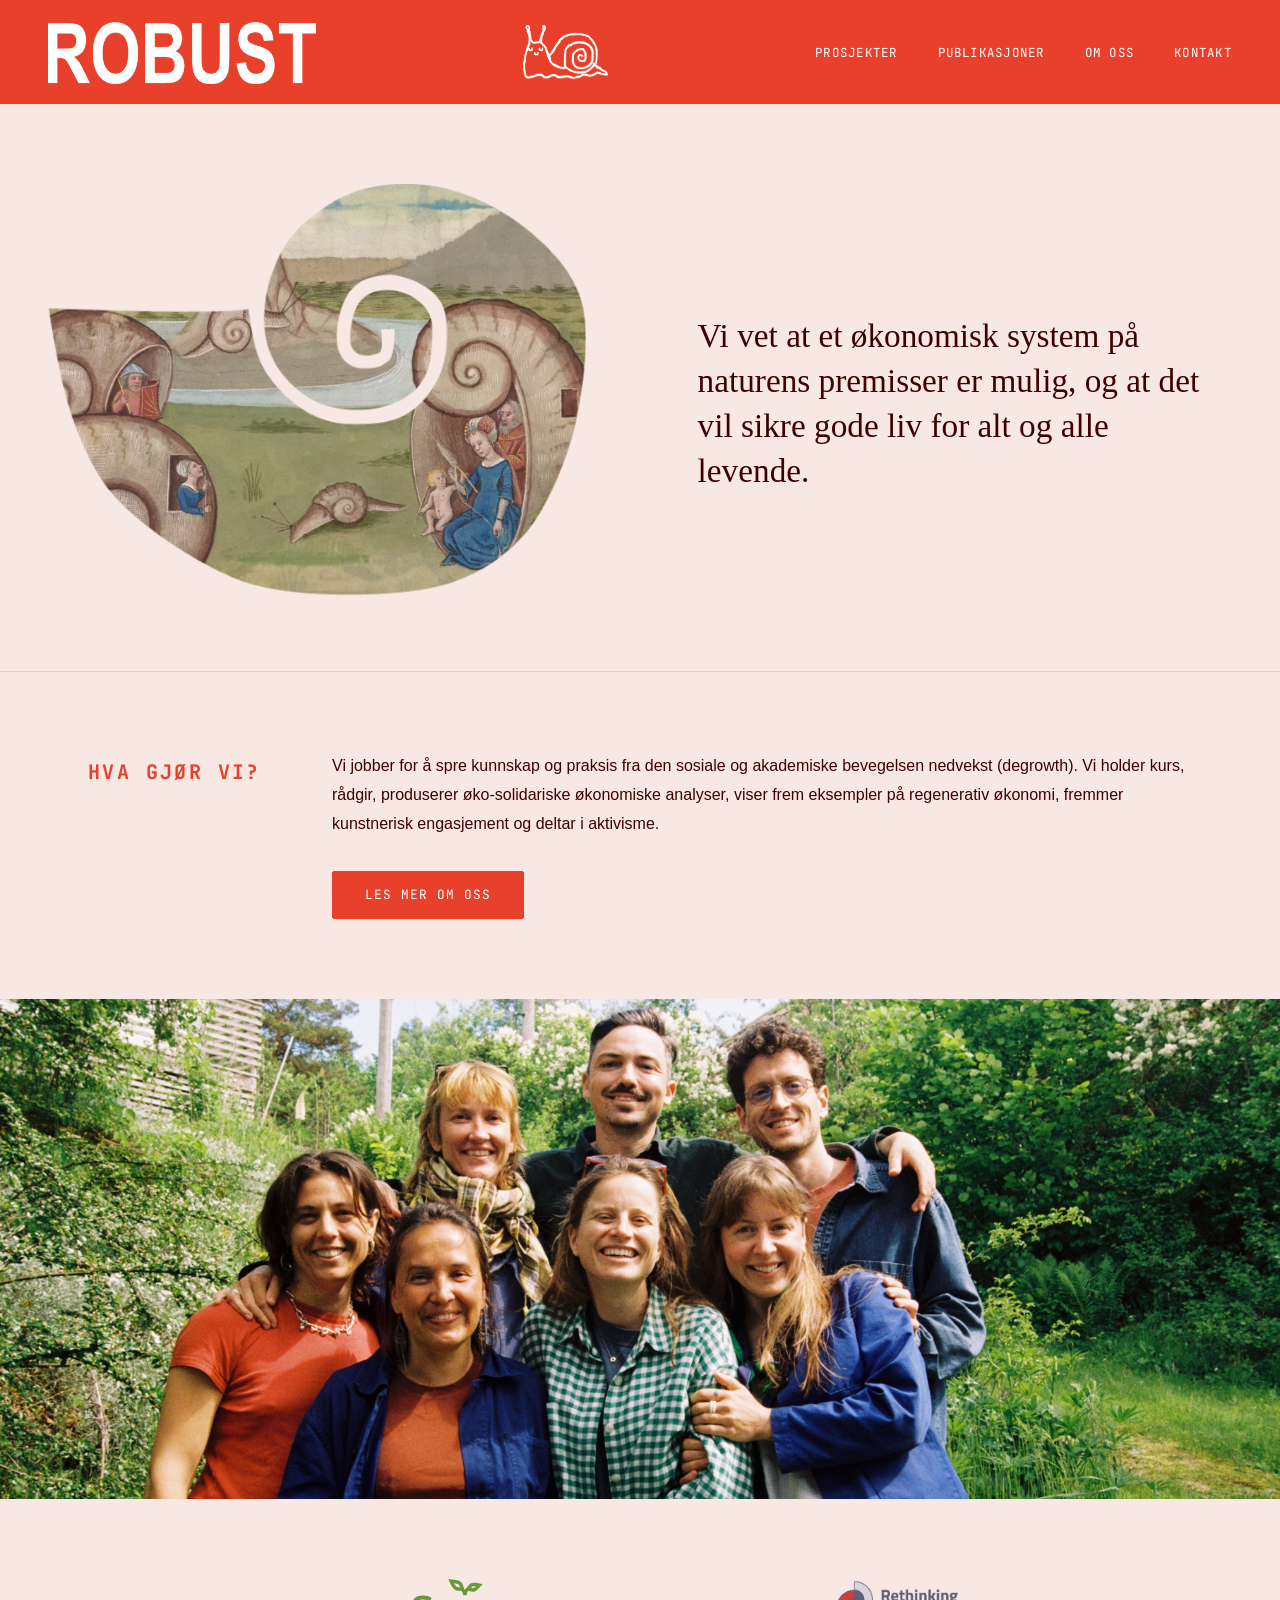
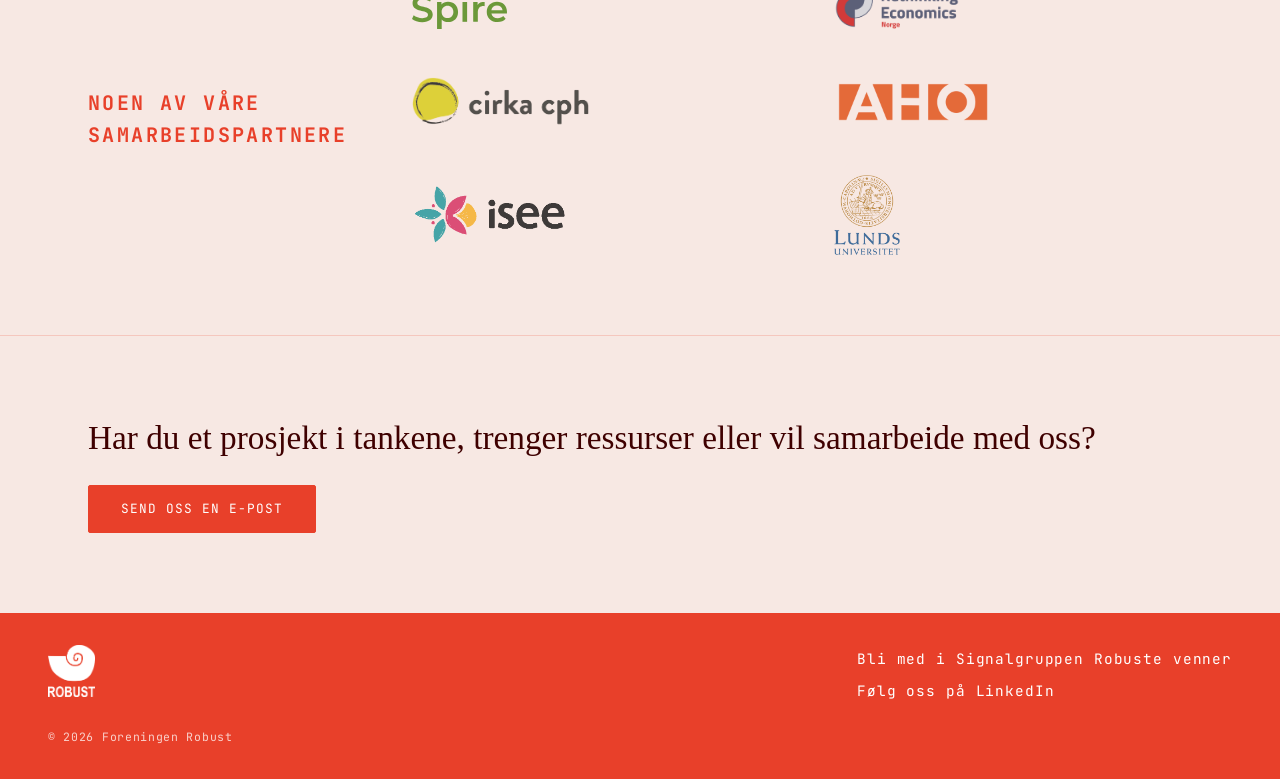
==== commit 29d5dd1b: "Fix typo on homepage and update team bios - Remove stray "er" in homepage hero text - Add Ammy Gomez" ====
--- a/index.html
+++ b/index.html
@@ -50,7 +50,7 @@
           </div>
         </div>
         <div class="hero-text">
-          <h1>Vi vet at et økonomisk system på naturens premisser er mulig, og at det er vil sikre gode liv for alt og alle levende.</h1>
+          <h1>Vi vet at et økonomisk system på naturens premisser er mulig, og at det vil sikre gode liv for alt og alle levende.</h1>
         </div>
       </div>
     </section>
--- a/style.css
+++ b/style.css
@@ -160,7 +160,7 @@
   position: fixed;
   background-color: var(--bg);
   padding: 0.6rem 0.8rem;
-  max-width: min(260px, calc(100vw - 20px));
+  max-width: min(300px, calc(100vw - 20px));
   font-family: Arial, Helvetica, sans-serif;
   font-size: 13px;
   line-height: 1.4;
